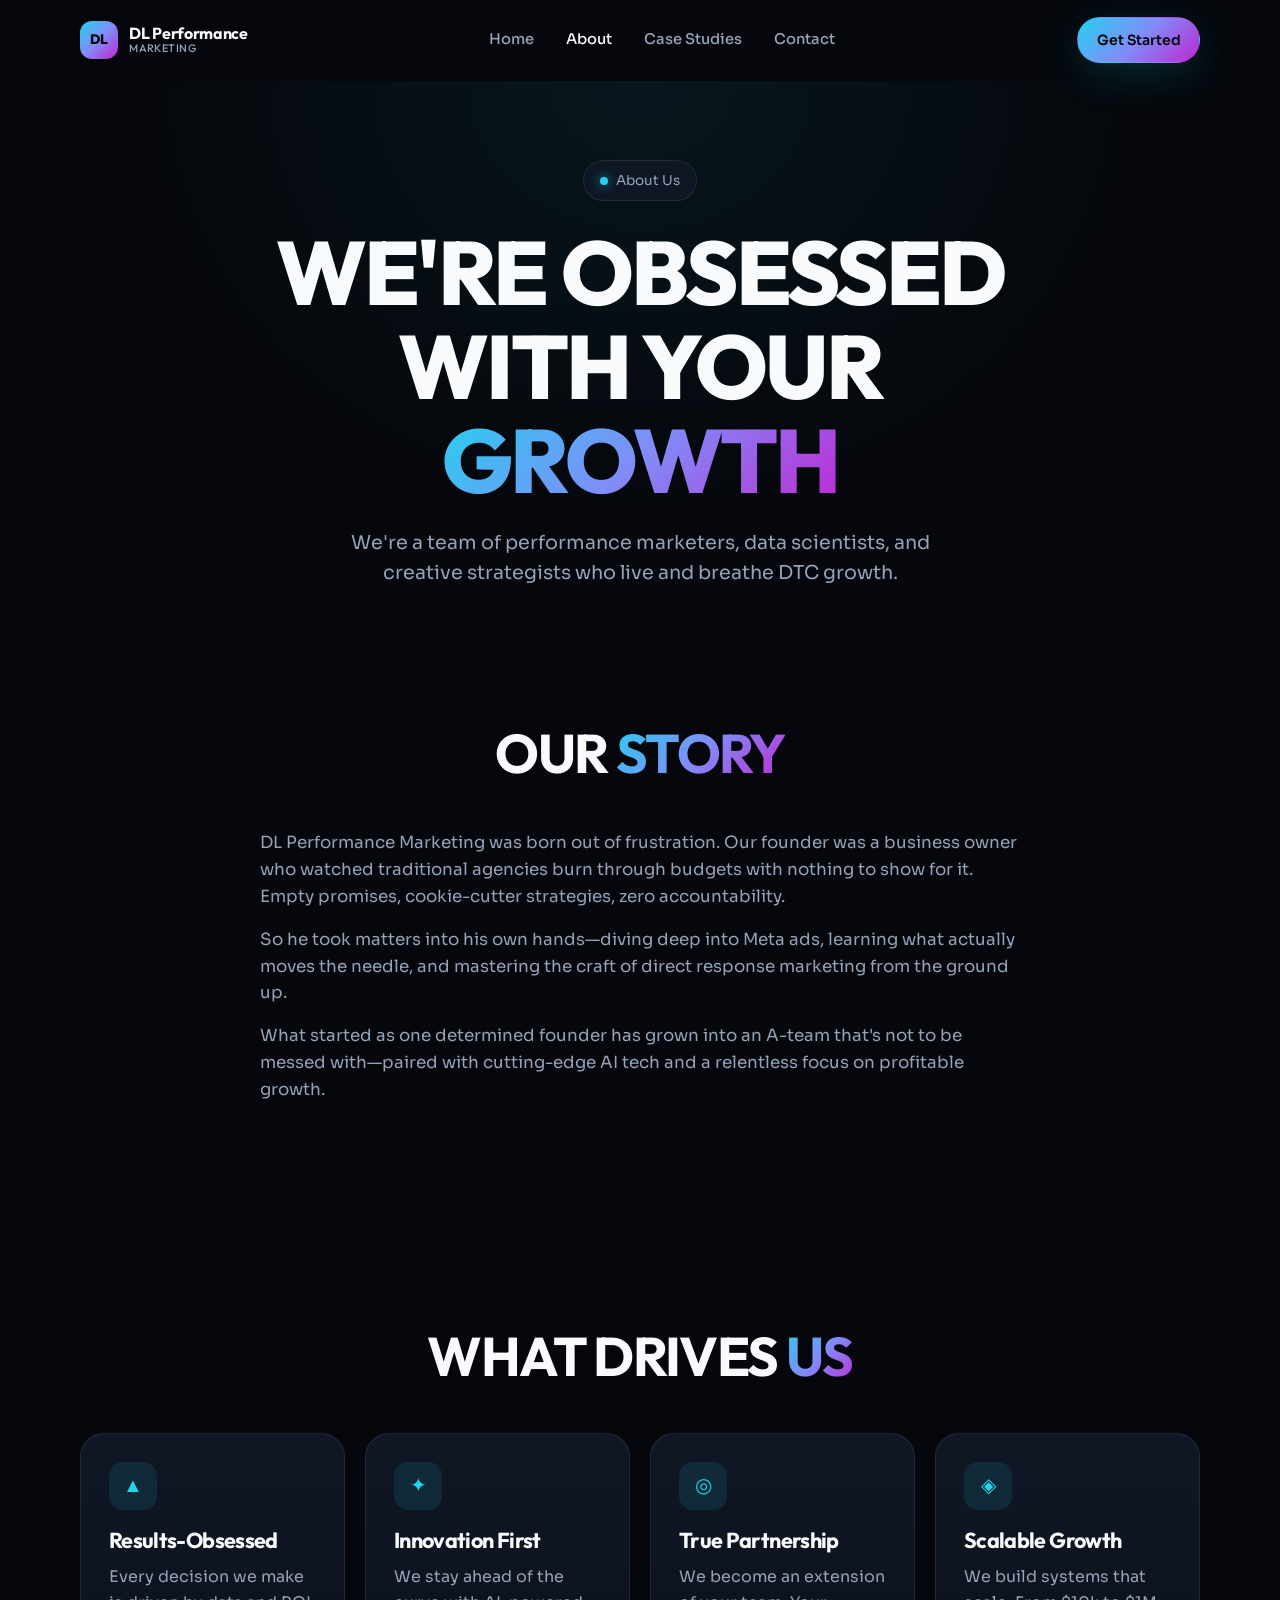
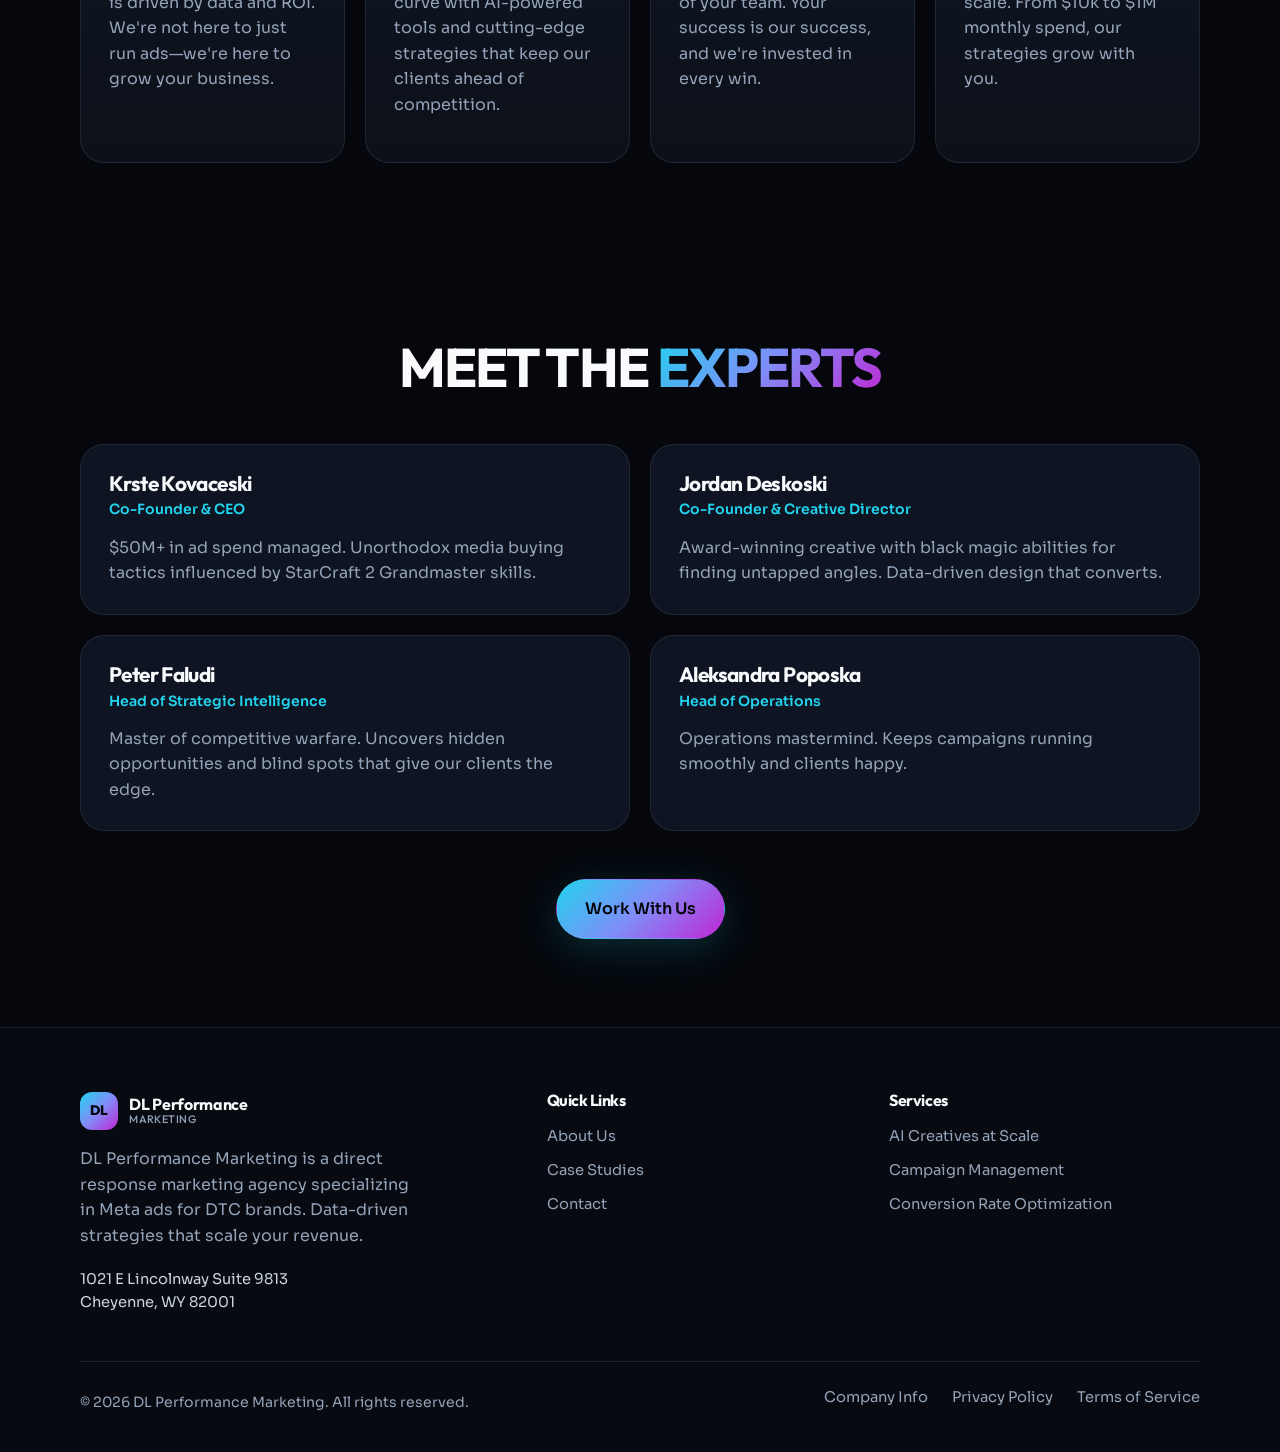
==== about.html @ b7b72baa "Launch DL Performance Marketing LLC marketing site. Static MarketX-style rebrand with Cheyenne addre" ====
<!DOCTYPE html>
<html lang="en">
<head>
  <meta charset="UTF-8" />
  <meta name="viewport" content="width=device-width, initial-scale=1.0" />
  <title>About | DL Performance Marketing</title>
  <meta name="description" content="We're a team of performance marketers, data scientists, and creative strategists who live and breathe DTC growth." />
  <link rel="icon" href="/favicon.svg" type="image/svg+xml" />
  <link rel="stylesheet" href="/assets/css/styles.css" />
</head>
<body>
  <header class="site-header">
    <div class="container nav">
      <a class="logo" href="/">
        <span class="logo-mark">DL</span>
        <span class="logo-text">
          <strong>DL Performance</strong>
          <span>Marketing</span>
        </span>
      </a>
      <nav class="nav-links">
        <a href="/">Home</a>
        <a class="active" href="/about.html">About</a>
        <a href="/case-studies.html">Case Studies</a>
        <a href="/contact.html">Contact</a>
      </nav>
      <a class="btn btn-primary btn-sm nav-cta" href="/contact.html">Get Started</a>
      <button class="nav-toggle" aria-label="Open menu"><span></span></button>
    </div>
  </header>

  <main>
    <section class="page-hero">
      <div class="page-glow"></div>
      <div class="container page-hero-content">
        <div class="eyebrow"><span class="eyebrow-dot"></span> About Us</div>
        <h1>We're Obsessed With Your <span class="gradient-text">Growth</span></h1>
        <p class="lead">We're a team of performance marketers, data scientists, and creative strategists who live and breathe DTC growth.</p>
      </div>
    </section>

    <section class="section">
      <div class="container">
        <div class="section-header">
          <h2>Our <span class="gradient-text">Story</span></h2>
        </div>
        <div class="story-block">
          <p>DL Performance Marketing was born out of frustration. Our founder was a business owner who watched traditional agencies burn through budgets with nothing to show for it. Empty promises, cookie-cutter strategies, zero accountability.</p>
          <p>So he took matters into his own hands—diving deep into Meta ads, learning what actually moves the needle, and mastering the craft of direct response marketing from the ground up.</p>
          <p>What started as one determined founder has grown into an A-team that's not to be messed with—paired with cutting-edge AI tech and a relentless focus on profitable growth.</p>
        </div>
      </div>
    </section>

    <section class="section">
      <div class="container">
        <div class="section-header">
          <h2>What Drives <span class="gradient-text">Us</span></h2>
        </div>
        <div class="cards-4">
          <article class="value-card">
            <div class="icon-badge">▲</div>
            <h3>Results-Obsessed</h3>
            <p>Every decision we make is driven by data and ROI. We're not here to just run ads—we're here to grow your business.</p>
          </article>
          <article class="value-card">
            <div class="icon-badge">✦</div>
            <h3>Innovation First</h3>
            <p>We stay ahead of the curve with AI-powered tools and cutting-edge strategies that keep our clients ahead of competition.</p>
          </article>
          <article class="value-card">
            <div class="icon-badge">◎</div>
            <h3>True Partnership</h3>
            <p>We become an extension of your team. Your success is our success, and we're invested in every win.</p>
          </article>
          <article class="value-card">
            <div class="icon-badge">◈</div>
            <h3>Scalable Growth</h3>
            <p>We build systems that scale. From $10k to $1M monthly spend, our strategies grow with you.</p>
          </article>
        </div>
      </div>
    </section>

    <section class="section">
      <div class="container">
        <div class="section-header">
          <h2>Meet The <span class="gradient-text">Experts</span></h2>
        </div>
        <div class="team-grid">
          <article class="team-card">
            <h3>Krste Kovaceski</h3>
            <div class="role">Co-Founder &amp; CEO</div>
            <p>$50M+ in ad spend managed. Unorthodox media buying tactics influenced by StarCraft 2 Grandmaster skills.</p>
          </article>
          <article class="team-card">
            <h3>Jordan Deskoski</h3>
            <div class="role">Co-Founder &amp; Creative Director</div>
            <p>Award-winning creative with black magic abilities for finding untapped angles. Data-driven design that converts.</p>
          </article>
          <article class="team-card">
            <h3>Peter Faludi</h3>
            <div class="role">Head of Strategic Intelligence</div>
            <p>Master of competitive warfare. Uncovers hidden opportunities and blind spots that give our clients the edge.</p>
          </article>
          <article class="team-card">
            <h3>Aleksandra Poposka</h3>
            <div class="role">Head of Operations</div>
            <p>Operations mastermind. Keeps campaigns running smoothly and clients happy.</p>
          </article>
        </div>
        <div style="text-align:center;margin-top:3rem;">
          <a class="btn btn-primary btn-lg" href="/contact.html">Work With Us</a>
        </div>
      </div>
    </section>
  </main>

  <footer class="site-footer">
    <div class="container">
      <div class="footer-grid">
        <div class="footer-brand">
          <a class="logo" href="/">
            <span class="logo-mark">DL</span>
            <span class="logo-text">
              <strong>DL Performance</strong>
              <span>Marketing</span>
            </span>
          </a>
          <p>DL Performance Marketing is a direct response marketing agency specializing in Meta ads for DTC brands. Data-driven strategies that scale your revenue.</p>
          <p class="address">1021 E Lincolnway Suite 9813<br />Cheyenne, WY 82001</p>
        </div>
        <div class="footer-col">
          <h4>Quick Links</h4>
          <a href="/about.html">About Us</a>
          <a href="/case-studies.html">Case Studies</a>
          <a href="/contact.html">Contact</a>
        </div>
        <div class="footer-col">
          <h4>Services</h4>
          <a href="/">AI Creatives at Scale</a>
          <a href="/">Campaign Management</a>
          <a href="/">Conversion Rate Optimization</a>
        </div>
      </div>
      <div class="footer-bottom">
        <p>© <span id="year"></span> DL Performance Marketing. All rights reserved.</p>
        <div class="footer-bottom-links">
          <a href="/legal/company-information.html">Company Info</a>
          <a href="/legal/privacy-policy.html">Privacy Policy</a>
          <a href="/legal/terms-and-conditions.html">Terms of Service</a>
        </div>
      </div>
    </div>
  </footer>

  <script>
    document.getElementById("year").textContent = new Date().getFullYear();
  </script>
  <script src="/assets/js/main.js"></script>
</body>
</html>
---- assets/css/styles.css ----
@import url('https://fonts.googleapis.com/css2?family=Outfit:wght@400;500;600;700;800&family=Sora:wght@400;500;600;700&display=swap');

:root {
  --bg: #05070c;
  --bg-elevated: #0c111a;
  --card: #111827;
  --border: rgba(148, 163, 184, 0.14);
  --text: #f8fafc;
  --muted: #94a3b8;
  --primary: #22d3ee;
  --accent: #a855f7;
  --gradient: linear-gradient(135deg, #22d3ee 0%, #818cf8 50%, #c026d3 100%);
  --radius: 999px;
  --container: 1120px;
  --font-display: 'Outfit', sans-serif;
  --font-body: 'Sora', sans-serif;
}

*,
*::before,
*::after {
  box-sizing: border-box;
  margin: 0;
  padding: 0;
}

html {
  scroll-behavior: smooth;
}

body {
  font-family: var(--font-body);
  background: var(--bg);
  color: var(--text);
  line-height: 1.6;
  min-height: 100vh;
  overflow-x: hidden;
}

img {
  max-width: 100%;
  display: block;
}

a {
  color: inherit;
  text-decoration: none;
}

ul {
  list-style: none;
}

button,
input,
select,
textarea {
  font: inherit;
  color: inherit;
}

.container {
  width: min(100% - 2.5rem, var(--container));
  margin-inline: auto;
}

.gradient-text {
  background: var(--gradient);
  -webkit-background-clip: text;
  background-clip: text;
  color: transparent;
}

.site-header {
  position: fixed;
  inset: 0 0 auto;
  z-index: 100;
  backdrop-filter: blur(16px);
  background: rgba(5, 7, 12, 0.72);
  border-bottom: 1px solid transparent;
  transition: border-color 0.2s ease, background 0.2s ease;
}

.site-header.scrolled {
  border-bottom-color: var(--border);
  background: rgba(5, 7, 12, 0.9);
}

.nav {
  display: flex;
  align-items: center;
  justify-content: space-between;
  min-height: 80px;
  gap: 1.5rem;
}

.logo {
  display: inline-flex;
  align-items: center;
  gap: 0.7rem;
  font-family: var(--font-display);
  font-weight: 700;
  letter-spacing: -0.02em;
}

.logo-mark {
  width: 38px;
  height: 38px;
  border-radius: 12px;
  background: var(--gradient);
  display: grid;
  place-items: center;
  color: #05070c;
  font-weight: 800;
  font-size: 0.85rem;
}

.logo-text {
  display: flex;
  flex-direction: column;
  line-height: 1.1;
}

.logo-text strong {
  font-size: 1rem;
}

.logo-text span {
  font-size: 0.68rem;
  color: var(--muted);
  font-weight: 500;
  letter-spacing: 0.04em;
  text-transform: uppercase;
}

.nav-links {
  display: flex;
  align-items: center;
  gap: 2rem;
}

.nav-links a {
  color: var(--muted);
  font-size: 0.92rem;
  font-weight: 500;
  transition: color 0.2s ease;
}

.nav-links a:hover,
.nav-links a.active {
  color: var(--text);
}

.nav-toggle {
  display: none;
  width: 44px;
  height: 44px;
  border: 1px solid var(--border);
  border-radius: 12px;
  background: transparent;
  cursor: pointer;
  place-items: center;
}

.nav-toggle span {
  display: block;
  width: 18px;
  height: 2px;
  background: var(--text);
  position: relative;
}

.nav-toggle span::before,
.nav-toggle span::after {
  content: '';
  position: absolute;
  inset-inline: 0;
  height: 2px;
  background: var(--text);
}

.nav-toggle span::before {
  top: -6px;
}

.nav-toggle span::after {
  top: 6px;
}

.btn {
  display: inline-flex;
  align-items: center;
  justify-content: center;
  gap: 0.5rem;
  border-radius: var(--radius);
  padding: 0.85rem 1.4rem;
  font-weight: 600;
  font-size: 0.95rem;
  border: 1px solid transparent;
  cursor: pointer;
  transition: transform 0.2s ease, box-shadow 0.2s ease, background 0.2s ease, border-color 0.2s ease;
}

.btn:hover {
  transform: translateY(-1px);
}

.btn-primary {
  background: var(--gradient);
  color: #05070c;
  box-shadow: 0 10px 40px rgba(34, 211, 238, 0.18);
}

.btn-outline {
  background: transparent;
  border-color: rgba(248, 250, 252, 0.18);
  color: var(--text);
}

.btn-outline:hover {
  border-color: rgba(248, 250, 252, 0.4);
  background: rgba(255, 255, 255, 0.03);
}

.btn-lg {
  padding: 1rem 1.75rem;
  font-size: 1rem;
}

.btn-sm {
  padding: 0.7rem 1.15rem;
  font-size: 0.88rem;
}

main {
  padding-top: 80px;
}

.hero {
  position: relative;
  min-height: calc(100vh - 80px);
  display: grid;
  align-items: center;
  overflow: hidden;
  padding: 4rem 0 5rem;
}

.hero-bg,
.page-glow {
  position: absolute;
  inset: 0;
  pointer-events: none;
}

.hero-bg::before,
.page-glow::before {
  content: '';
  position: absolute;
  inset: 0;
  background: radial-gradient(ellipse at top, rgba(34, 211, 238, 0.08), transparent 55%);
}

.hero-bg::after {
  content: '';
  position: absolute;
  inset: 0;
  background:
    linear-gradient(rgba(30, 41, 59, 0.28) 1px, transparent 1px),
    linear-gradient(90deg, rgba(30, 41, 59, 0.28) 1px, transparent 1px);
  background-size: 60px 60px;
  mask-image: radial-gradient(ellipse at center, black 30%, transparent 72%);
}

.orb {
  position: absolute;
  border-radius: 50%;
  filter: blur(70px);
  opacity: 0.55;
}

.orb-1 {
  width: 520px;
  height: 520px;
  background: rgba(168, 85, 247, 0.16);
  top: 12%;
  right: -180px;
}

.orb-2 {
  width: 380px;
  height: 380px;
  background: rgba(34, 211, 238, 0.12);
  bottom: 0;
  left: -120px;
}

.hero-content,
.page-hero-content {
  position: relative;
  z-index: 1;
  text-align: center;
  max-width: 860px;
  margin-inline: auto;
}

.eyebrow {
  display: inline-flex;
  align-items: center;
  gap: 0.55rem;
  padding: 0.55rem 1rem;
  border-radius: var(--radius);
  background: rgba(17, 24, 39, 0.85);
  border: 1px solid var(--border);
  color: var(--muted);
  font-size: 0.85rem;
  margin-bottom: 1.5rem;
}

.eyebrow-dot {
  width: 8px;
  height: 8px;
  border-radius: 50%;
  background: var(--primary);
  box-shadow: 0 0 12px rgba(34, 211, 238, 0.8);
}

h1,
h2,
h3,
h4 {
  font-family: var(--font-display);
  line-height: 1.05;
  letter-spacing: -0.03em;
}

.hero h1,
.page-hero h1 {
  font-size: clamp(2.8rem, 8vw, 5.6rem);
  font-weight: 800;
  text-transform: uppercase;
  margin-bottom: 1.25rem;
}

.lead {
  color: var(--muted);
  font-size: clamp(1rem, 2vw, 1.2rem);
  max-width: 640px;
  margin: 0 auto 2rem;
}

.hero-actions {
  display: flex;
  flex-wrap: wrap;
  justify-content: center;
  gap: 1rem;
  margin-bottom: 3.5rem;
}

.stats {
  display: grid;
  grid-template-columns: repeat(3, minmax(0, 1fr));
  gap: 1rem;
  max-width: 780px;
  margin-inline: auto;
}

.stat-card {
  background: rgba(17, 24, 39, 0.72);
  border: 1px solid var(--border);
  border-radius: 22px;
  padding: 1.35rem 1rem;
}

.stat-card .value {
  font-family: var(--font-display);
  font-size: clamp(1.7rem, 4vw, 2.3rem);
  font-weight: 700;
  margin-bottom: 0.25rem;
}

.stat-card .label {
  color: var(--muted);
  font-size: 0.88rem;
}

.section {
  padding: 5.5rem 0;
  position: relative;
}

.section-header {
  text-align: center;
  max-width: 700px;
  margin: 0 auto 3rem;
}

.section-header h2 {
  font-size: clamp(2rem, 5vw, 3.4rem);
  text-transform: uppercase;
  margin-bottom: 1rem;
}

.section-header p {
  color: var(--muted);
}

.cards-3 {
  display: grid;
  grid-template-columns: repeat(3, minmax(0, 1fr));
  gap: 1.25rem;
}

.service-card,
.testimonial-card,
.case-card,
.info-card,
.value-card {
  background: linear-gradient(180deg, rgba(17, 24, 39, 0.95), rgba(12, 17, 26, 0.95));
  border: 1px solid var(--border);
  border-radius: 24px;
  padding: 1.75rem;
  transition: transform 0.25s ease, border-color 0.25s ease, box-shadow 0.25s ease;
}

.service-card:hover,
.case-card:hover,
.value-card:hover {
  transform: translateY(-4px);
  border-color: rgba(34, 211, 238, 0.35);
  box-shadow: 0 18px 50px rgba(0, 0, 0, 0.35);
}

.icon-badge {
  width: 48px;
  height: 48px;
  border-radius: 14px;
  display: grid;
  place-items: center;
  background: rgba(34, 211, 238, 0.1);
  color: var(--primary);
  margin-bottom: 1.2rem;
  font-size: 1.25rem;
}

.service-card h3,
.value-card h3,
.case-card h3 {
  font-size: 1.35rem;
  margin-bottom: 0.75rem;
}

.service-card p,
.value-card p,
.case-card p,
.testimonial-card p,
.info-card p {
  color: var(--muted);
  margin-bottom: 1rem;
}

.feature-list {
  display: grid;
  gap: 0.55rem;
}

.feature-list li {
  color: var(--muted);
  display: flex;
  align-items: center;
  gap: 0.55rem;
  font-size: 0.92rem;
}

.feature-list li::before {
  content: '';
  width: 7px;
  height: 7px;
  border-radius: 50%;
  background: var(--primary);
  flex-shrink: 0;
}

.metrics-grid {
  display: grid;
  grid-template-columns: repeat(4, minmax(0, 1fr));
  gap: 1rem;
}

.metric-card {
  text-align: center;
  padding: 2rem 1rem;
  border-radius: 24px;
  border: 1px solid var(--border);
  background: rgba(17, 24, 39, 0.7);
}

.metric-card .value {
  font-family: var(--font-display);
  font-size: clamp(2rem, 4vw, 2.8rem);
  font-weight: 800;
  background: var(--gradient);
  -webkit-background-clip: text;
  background-clip: text;
  color: transparent;
  margin-bottom: 0.35rem;
}

.metric-card .label {
  color: var(--muted);
  font-size: 0.9rem;
}

.testimonials {
  display: grid;
  grid-template-columns: repeat(3, minmax(0, 1fr));
  gap: 1.25rem;
}

.testimonial-card quote,
.testimonial-card p:first-child {
  font-size: 1rem;
  color: #cbd5e1;
  margin-bottom: 1.4rem;
}

.testimonial-author {
  display: flex;
  flex-direction: column;
  gap: 0.15rem;
}

.testimonial-author strong {
  font-size: 0.95rem;
}

.testimonial-author span {
  color: var(--muted);
  font-size: 0.82rem;
}

.cta-band {
  position: relative;
  overflow: hidden;
}

.cta-panel {
  position: relative;
  z-index: 1;
  text-align: center;
  padding: 4rem 2rem;
  border-radius: 28px;
  border: 1px solid var(--border);
  background:
    radial-gradient(circle at top right, rgba(168, 85, 247, 0.16), transparent 40%),
    radial-gradient(circle at bottom left, rgba(34, 211, 238, 0.12), transparent 35%),
    rgba(17, 24, 39, 0.9);
}

.cta-panel h2 {
  font-size: clamp(2rem, 5vw, 3.2rem);
  text-transform: uppercase;
  margin-bottom: 1rem;
}

.cta-panel p {
  color: var(--muted);
  max-width: 560px;
  margin: 0 auto 1.75rem;
}

.cta-note {
  margin-top: 1rem;
  color: var(--muted);
  font-size: 0.88rem;
}

.site-footer {
  border-top: 1px solid var(--border);
  padding: 4rem 0 2rem;
  background: #070a10;
}

.footer-grid {
  display: grid;
  grid-template-columns: 1.4fr 1fr 1fr;
  gap: 2rem;
  margin-bottom: 3rem;
}

.footer-brand p {
  color: var(--muted);
  margin-top: 1rem;
  max-width: 340px;
}

.footer-brand .address {
  margin-top: 1.25rem;
  color: #cbd5e1;
  font-size: 0.92rem;
  line-height: 1.5;
}

.footer-col h4 {
  font-size: 1rem;
  margin-bottom: 1rem;
}

.footer-col a,
.footer-bottom a {
  color: var(--muted);
  display: block;
  margin-bottom: 0.65rem;
  font-size: 0.92rem;
  transition: color 0.2s ease;
}

.footer-col a:hover,
.footer-bottom a:hover {
  color: var(--primary);
}

.footer-bottom {
  display: flex;
  justify-content: space-between;
  align-items: center;
  gap: 1rem;
  flex-wrap: wrap;
  padding-top: 1.5rem;
  border-top: 1px solid var(--border);
  color: var(--muted);
  font-size: 0.88rem;
}

.footer-bottom-links {
  display: flex;
  gap: 1.5rem;
  flex-wrap: wrap;
}

.page-hero {
  position: relative;
  padding: 5rem 0 3rem;
  overflow: hidden;
}

.page-hero .lead {
  margin-bottom: 0;
}

.cards-2 {
  display: grid;
  grid-template-columns: repeat(2, minmax(0, 1fr));
  gap: 1.25rem;
}

.cards-4 {
  display: grid;
  grid-template-columns: repeat(4, minmax(0, 1fr));
  gap: 1.25rem;
}

.case-grid {
  display: grid;
  grid-template-columns: repeat(3, minmax(0, 1fr));
  gap: 1.25rem;
}

.case-card .tag {
  display: inline-block;
  color: var(--primary);
  font-size: 0.8rem;
  font-weight: 600;
  letter-spacing: 0.04em;
  text-transform: uppercase;
  margin-bottom: 0.85rem;
}

.case-card .result {
  font-family: var(--font-display);
  font-size: 1.6rem;
  font-weight: 700;
  margin-bottom: 0.75rem;
}

.case-card .link {
  color: var(--primary);
  font-weight: 600;
  font-size: 0.92rem;
}

.contact-layout {
  display: grid;
  grid-template-columns: 0.9fr 1.1fr;
  gap: 1.5rem;
  align-items: start;
}

.contact-details {
  display: grid;
  gap: 1rem;
}

.info-card h3 {
  font-size: 1.1rem;
  margin-bottom: 0.35rem;
}

.info-card .detail {
  color: var(--text);
  font-weight: 600;
  margin-bottom: 0.35rem;
}

.form-card {
  background: rgba(17, 24, 39, 0.9);
  border: 1px solid var(--border);
  border-radius: 24px;
  padding: 1.75rem;
}

.form-grid {
  display: grid;
  grid-template-columns: 1fr 1fr;
  gap: 1rem;
}

.form-field {
  display: grid;
  gap: 0.45rem;
}

.form-field.full {
  grid-column: 1 / -1;
}

.form-field label {
  font-size: 0.88rem;
  color: #cbd5e1;
}

.form-field input,
.form-field select,
.form-field textarea {
  width: 100%;
  background: #0a0f18;
  border: 1px solid var(--border);
  border-radius: 14px;
  padding: 0.9rem 1rem;
  outline: none;
  transition: border-color 0.2s ease;
}

.form-field input:focus,
.form-field select:focus,
.form-field textarea:focus {
  border-color: rgba(34, 211, 238, 0.5);
}

.form-field textarea {
  min-height: 140px;
  resize: vertical;
}

.form-status {
  display: none;
  margin-top: 1rem;
  padding: 0.9rem 1rem;
  border-radius: 14px;
  background: rgba(34, 211, 238, 0.1);
  border: 1px solid rgba(34, 211, 238, 0.3);
  color: var(--primary);
  font-size: 0.92rem;
}

.form-status.show {
  display: block;
}

.faq-list {
  display: grid;
  gap: 1rem;
  max-width: 820px;
  margin-inline: auto;
}

.faq-item {
  border: 1px solid var(--border);
  border-radius: 18px;
  padding: 1.25rem 1.4rem;
  background: rgba(17, 24, 39, 0.7);
}

.faq-item h3 {
  font-size: 1.05rem;
  margin-bottom: 0.5rem;
}

.faq-item p {
  color: var(--muted);
}

.legal-card {
  background: rgba(17, 24, 39, 0.9);
  border: 1px solid var(--border);
  border-radius: 24px;
  padding: 2rem;
  max-width: 860px;
  margin-inline: auto;
}

.legal-card p,
.legal-card li {
  color: var(--muted);
  margin-bottom: 1rem;
}

.legal-card h2 {
  font-size: 1.5rem;
  margin: 2rem 0 0.85rem;
}

.legal-card h3 {
  font-size: 1.15rem;
  margin: 1.4rem 0 0.65rem;
}

.legal-card ul {
  padding-left: 1.2rem;
  margin-bottom: 1rem;
}

.legal-card li {
  list-style: disc;
}

.legal-meta {
  color: var(--muted);
  margin-bottom: 1.5rem;
}

.team-grid {
  display: grid;
  grid-template-columns: repeat(2, minmax(0, 1fr));
  gap: 1.25rem;
}

.team-card {
  border: 1px solid var(--border);
  border-radius: 24px;
  padding: 1.75rem;
  background: rgba(17, 24, 39, 0.8);
}

.team-card h3 {
  font-size: 1.3rem;
  margin-bottom: 0.25rem;
}

.team-card .role {
  color: var(--primary);
  font-size: 0.88rem;
  font-weight: 600;
  margin-bottom: 0.85rem;
}

.team-card p {
  color: var(--muted);
}

.story-block {
  max-width: 760px;
  margin: 0 auto 3rem;
  display: grid;
  gap: 1rem;
}

.story-block p {
  color: var(--muted);
  font-size: 1.05rem;
}

@media (max-width: 960px) {
  .cards-3,
  .testimonials,
  .case-grid,
  .metrics-grid,
  .cards-4,
  .footer-grid,
  .contact-layout {
    grid-template-columns: 1fr 1fr;
  }

  .metrics-grid {
    grid-template-columns: 1fr 1fr;
  }

  .footer-grid {
    grid-template-columns: 1fr 1fr;
  }

  .footer-brand {
    grid-column: 1 / -1;
  }
}

@media (max-width: 780px) {
  .nav-links,
  .nav-cta {
    display: none;
  }

  .nav-links.open {
    display: flex;
    position: absolute;
    top: 80px;
    left: 0;
    right: 0;
    flex-direction: column;
    gap: 0;
    background: rgba(5, 7, 12, 0.97);
    border-bottom: 1px solid var(--border);
    padding: 1rem 1.25rem 1.5rem;
  }

  .nav-links.open a {
    padding: 0.9rem 0;
    border-bottom: 1px solid var(--border);
  }

  .nav-toggle {
    display: grid;
  }

  .stats,
  .cards-3,
  .testimonials,
  .case-grid,
  .cards-2,
  .cards-4,
  .team-grid,
  .contact-layout,
  .footer-grid,
  .form-grid,
  .metrics-grid {
    grid-template-columns: 1fr;
  }

  .hero {
    min-height: auto;
    padding-top: 3rem;
  }

  .footer-bottom {
    flex-direction: column;
    align-items: flex-start;
  }
}
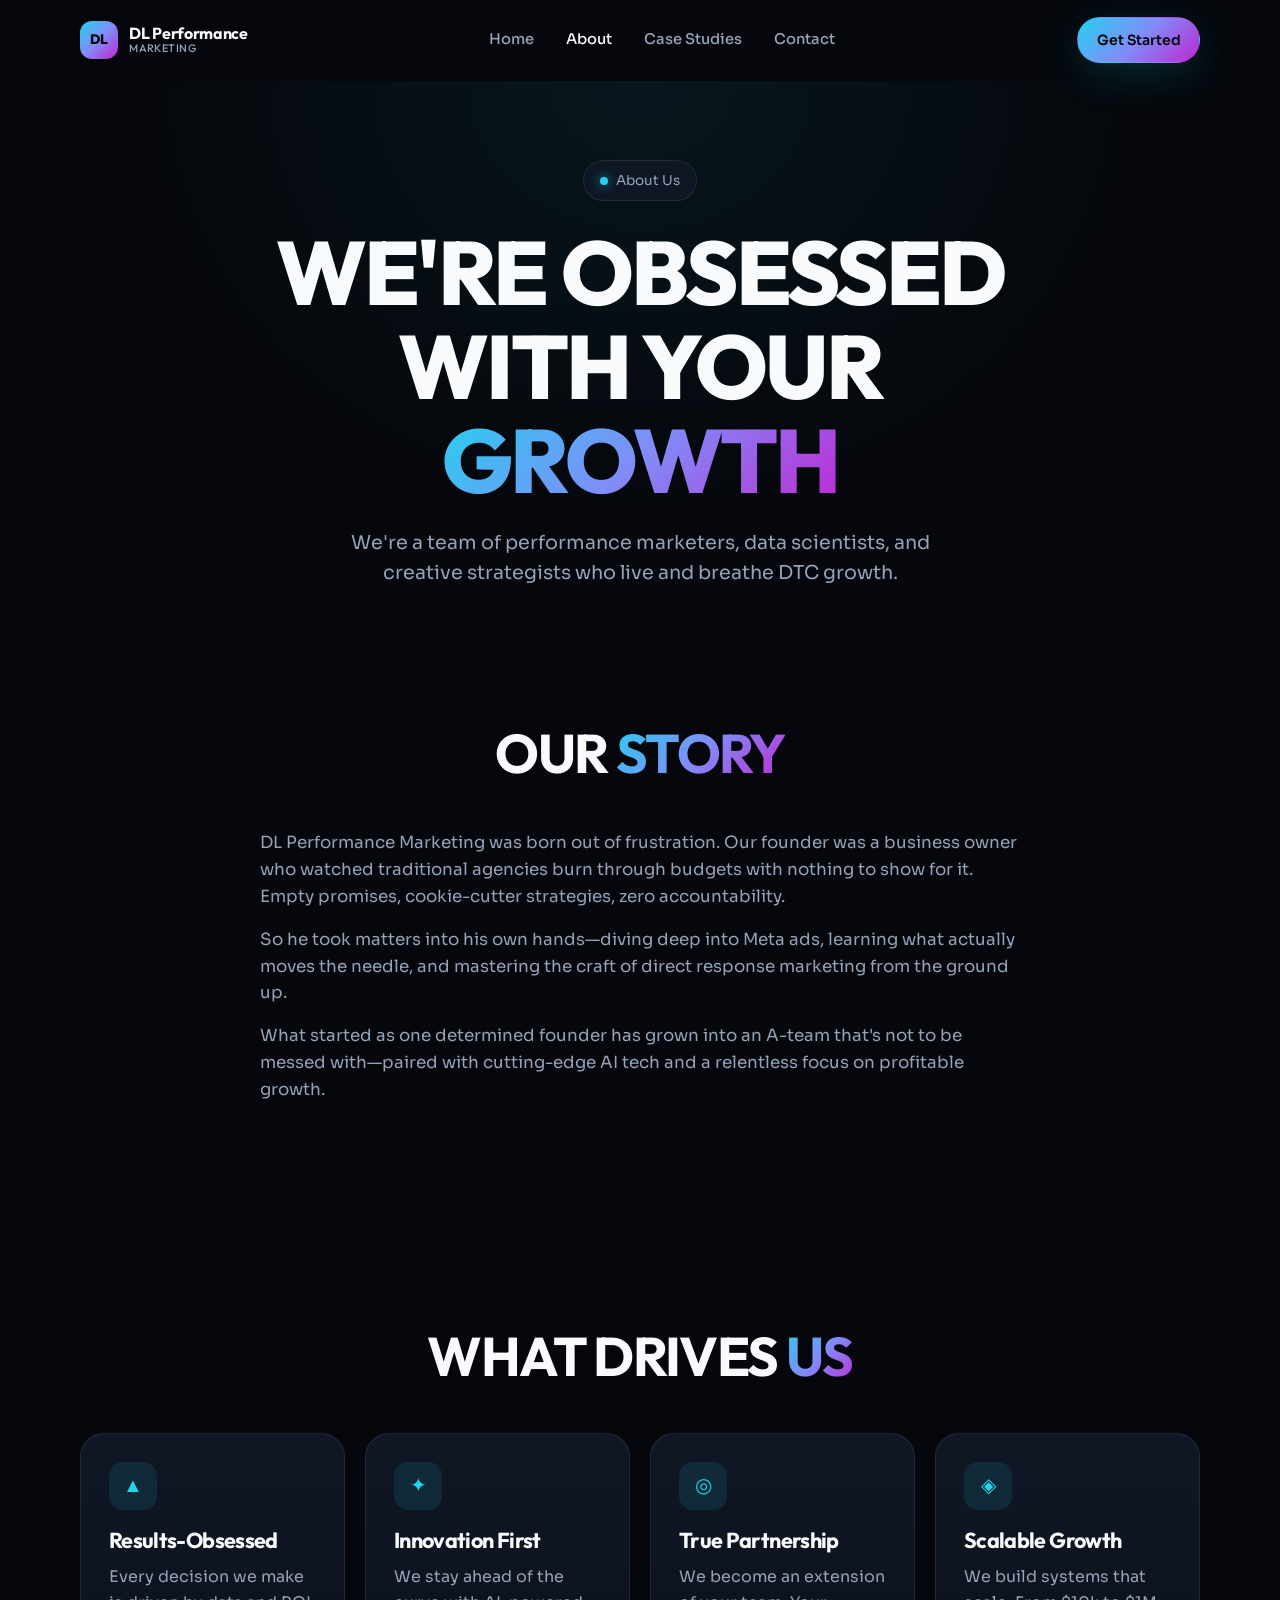
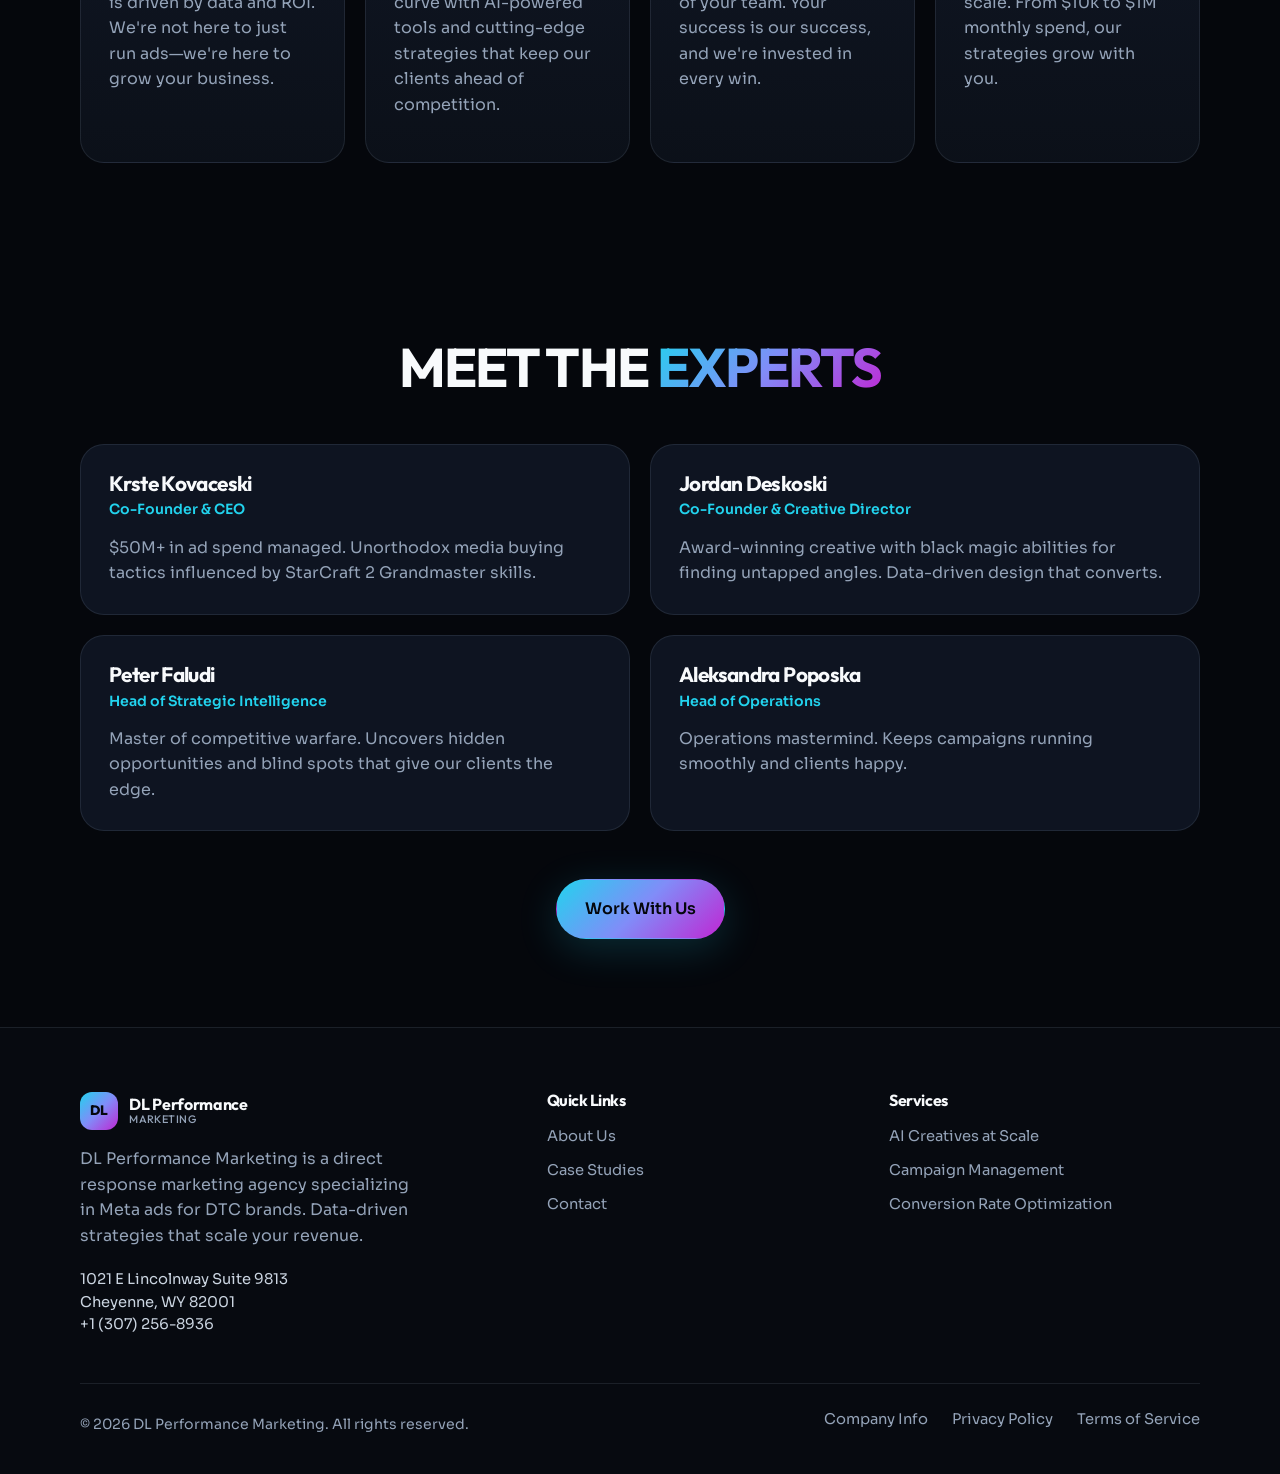
==== commit b8c8f2ff: "Add the Cheyenne office phone number next to the address. Co-authored-by: Cursor <cursoragent@cursor" ====
--- a/about.html
+++ b/about.html
@@ -128,7 +128,7 @@
             </span>
           </a>
           <p>DL Performance Marketing is a direct response marketing agency specializing in Meta ads for DTC brands. Data-driven strategies that scale your revenue.</p>
-          <p class="address">1021 E Lincolnway Suite 9813<br />Cheyenne, WY 82001</p>
+          <p class="address">1021 E Lincolnway Suite 9813<br />Cheyenne, WY 82001<br /><a href="tel:+13072568936">+1 (307) 256-8936</a></p>
         </div>
         <div class="footer-col">
           <h4>Quick Links</h4>
--- a/assets/css/styles.css
+++ b/assets/css/styles.css
@@ -600,6 +600,19 @@
   line-height: 1.5;
 }
 
+.address a,
+.info-card .detail a,
+.legal-card a {
+  color: inherit;
+  display: inline;
+}
+
+.address a:hover,
+.info-card .detail a:hover,
+.legal-card a:hover {
+  color: var(--primary);
+}
+
 .footer-col h4 {
   font-size: 1rem;
   margin-bottom: 1rem;
